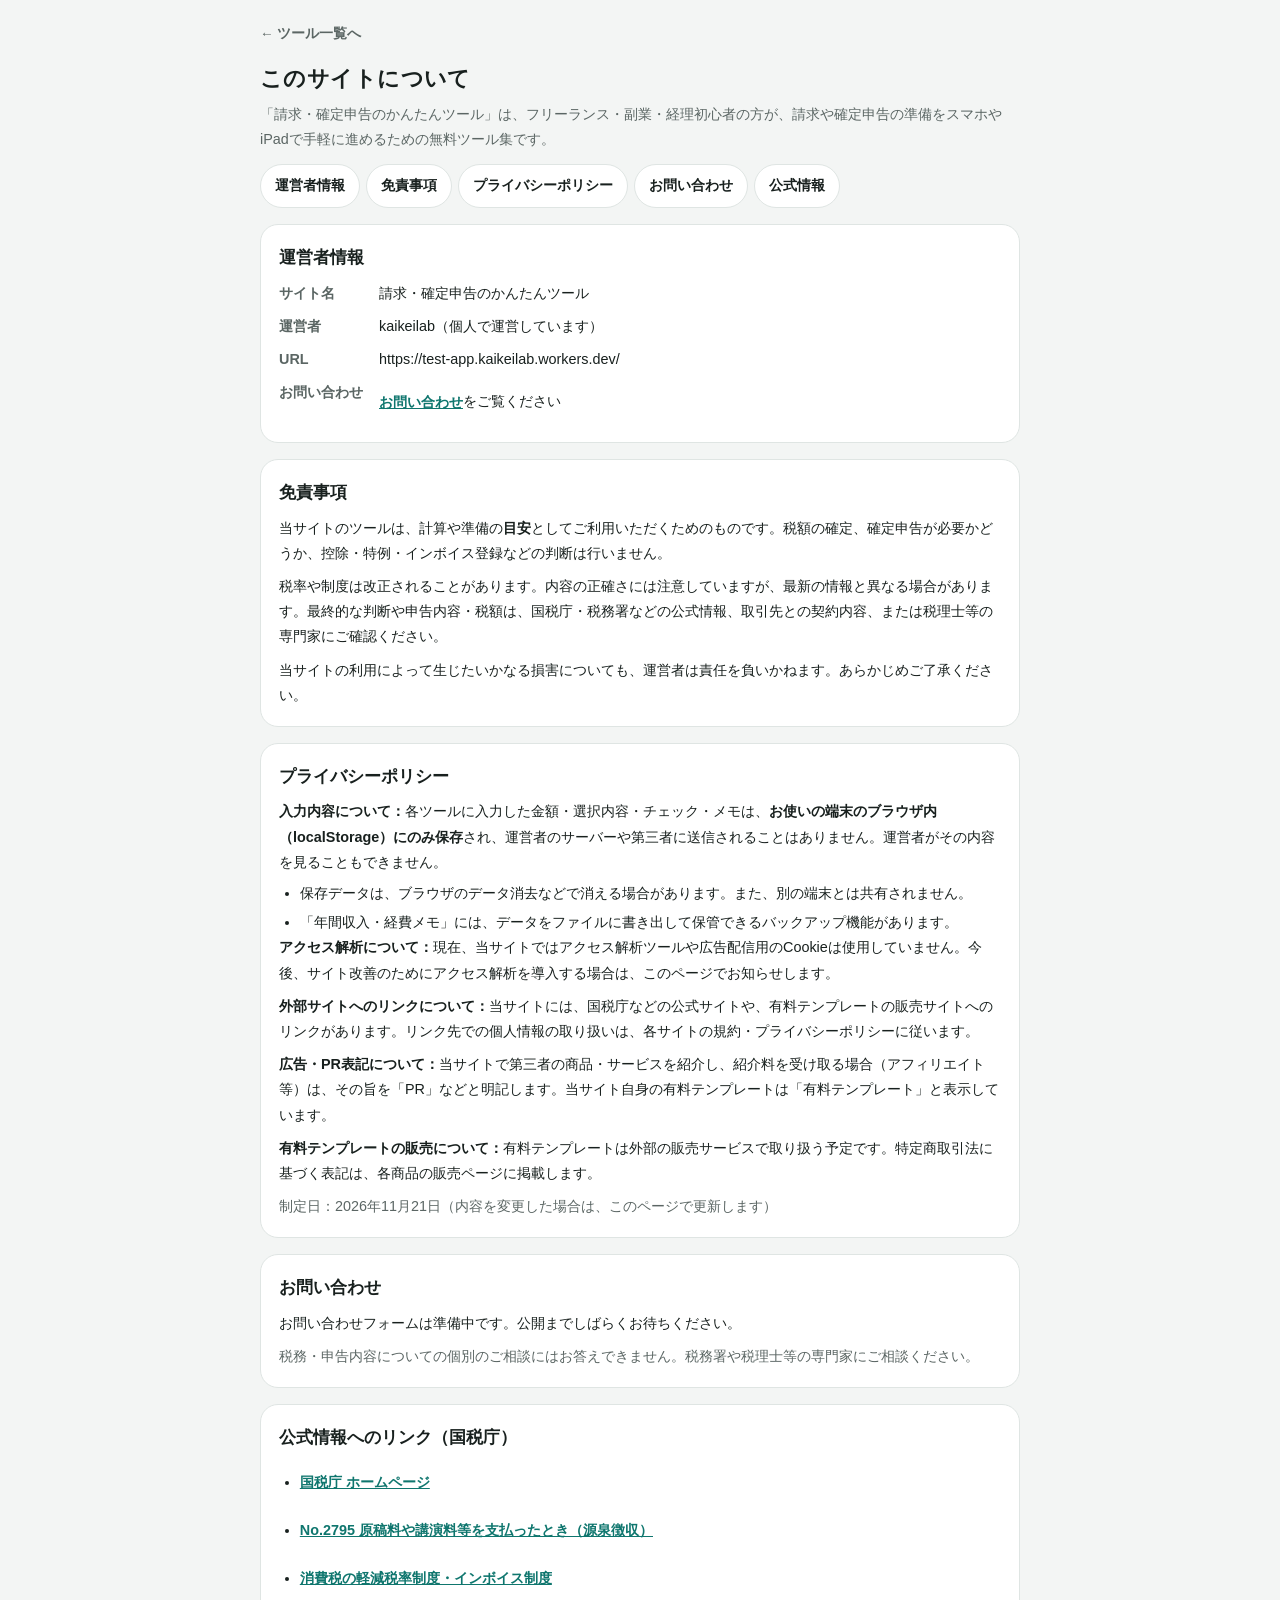
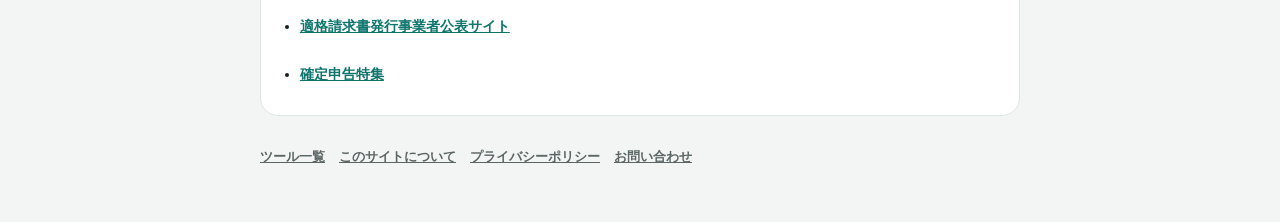
==== about.html @ 4933f03c "SEO foundation, about/404 pages, help & FAQ, product slots, memo expenses and backup - canonical / O" ====
<!DOCTYPE html>
<html lang="ja">
<head>
<meta charset="UTF-8">
<meta name="viewport" content="width=device-width, initial-scale=1, viewport-fit=cover">
<meta name="theme-color" content="#0f766e">
<meta name="description" content="「請求・確定申告のかんたんツール」の運営者情報・プライバシーポリシー・お問い合わせ・免責事項。入力内容はサーバーに送信せず、端末内にのみ保存します。">
<title>このサイトについて</title>
<link rel="canonical" href="https://test-app.kaikeilab.workers.dev/about">
<link rel="icon" href="/favicon.ico" sizes="32x32">
<link rel="icon" href="/favicon.svg" type="image/svg+xml">
<link rel="apple-touch-icon" href="/apple-touch-icon.png">
<meta property="og:type" content="website">
<meta property="og:site_name" content="請求・確定申告のかんたんツール">
<meta property="og:locale" content="ja_JP">
<meta property="og:title" content="このサイトについて">
<meta property="og:description" content="「請求・確定申告のかんたんツール」の運営者情報・プライバシーポリシー・お問い合わせ・免責事項。">
<meta property="og:url" content="https://test-app.kaikeilab.workers.dev/about">
<meta property="og:image" content="https://test-app.kaikeilab.workers.dev/og-image.png">
<meta property="og:image:width" content="1200">
<meta property="og:image:height" content="630">
<meta name="twitter:card" content="summary_large_image">
<link rel="stylesheet" href="/site.css">
<style>
  :root {
    --page-max: 760px;
    --bg: #f3f5f4;
    --card: #ffffff;
    --text: #18201e;
    --sub: #5b6664;
    --line: #dfe5e3;
    --accent: #0f766e;
    --accent-soft: #e3f3f1;
  }
  @media (prefers-color-scheme: dark) {
    :root {
      --bg: #0e1312;
      --card: #18201e;
      --text: #eef3f2;
      --sub: #9aa8a5;
      --line: #2a3533;
      --accent: #2dd4bf;
      --accent-soft: #123532;
    }
  }
  * { box-sizing: border-box; margin: 0; padding: 0; }
  html { -webkit-text-size-adjust: 100%; }
  body {
    font-family: -apple-system, BlinkMacSystemFont, "Hiragino Sans", "Noto Sans JP", "Yu Gothic UI", sans-serif;
    background: var(--bg); color: var(--text); line-height: 1.75; min-height: 100vh;
    padding: 12px 16px calc(32px + env(safe-area-inset-bottom));
  }
  .page { max-width: var(--page-max); margin: 0 auto; }
  .back { display: inline-flex; align-items: center; min-height: 44px; padding: 0 4px; margin: 0 0 4px -4px; color: var(--sub); font-size: .85rem; font-weight: 700; text-decoration: none; }
  .back:hover, .back:focus-visible { color: var(--accent); }
  h1 { font-size: 1.35rem; letter-spacing: .02em; }
  .lead { color: var(--sub); font-size: .9rem; margin-top: 4px; }
  .toc { list-style: none; display: flex; flex-wrap: wrap; gap: 6px; margin-top: 12px; }
  .toc a {
    display: inline-flex; align-items: center; min-height: 44px; padding: 0 14px; border-radius: 999px;
    background: var(--card); border: 1px solid var(--line); color: var(--text); text-decoration: none; font-size: .85rem; font-weight: 700;
  }
  .site-section { scroll-margin-top: 12px; }
  .site-section p, .site-section li { font-size: .9rem; }
  .site-section p + p { margin-top: 8px; }
  .site-section ul { margin: 6px 0 0 1.3em; display: grid; gap: 4px; }
  dl.info { display: grid; grid-template-columns: max-content minmax(0, 1fr); gap: 8px 16px; font-size: .9rem; }
  dl.info dt { color: var(--sub); font-weight: 700; }
  .links a { display: inline-flex; align-items: center; min-height: 44px; }
  dl.info a { display: inline-flex; align-items: center; min-height: 44px; }
  .note { font-size: .8rem; color: var(--sub); }
  footer { margin-top: 20px; color: var(--sub); font-size: .76rem; }
  @media (max-width: 380px) { body { padding-left: 12px; padding-right: 12px; } dl.info { grid-template-columns: minmax(0, 1fr); gap: 2px; } dl.info dd { margin-bottom: 8px; } }
</style>
</head>
<body>
<div class="page">
  <a class="back" href="/tools">← ツール一覧へ</a>
  <h1>このサイトについて</h1>
  <p class="lead">「請求・確定申告のかんたんツール」は、フリーランス・副業・経理初心者の方が、請求や確定申告の準備をスマホやiPadで手軽に進めるための無料ツール集です。</p>
  <ul class="toc" aria-label="このページの目次">
    <li><a href="#operator">運営者情報</a></li>
    <li><a href="#disclaimer">免責事項</a></li>
    <li><a href="#privacy">プライバシーポリシー</a></li>
    <li><a href="#contact">お問い合わせ</a></li>
    <li><a href="#official">公式情報</a></li>
  </ul>

  <section class="site-section" id="operator" aria-labelledby="h-operator">
    <h2 id="h-operator">運営者情報</h2>
    <dl class="info">
      <dt>サイト名</dt><dd>請求・確定申告のかんたんツール</dd>
      <dt>運営者</dt><dd>kaikeilab（個人で運営しています）</dd>
      <dt>URL</dt><dd>https://test-app.kaikeilab.workers.dev/</dd>
      <dt>お問い合わせ</dt><dd><a href="#contact">お問い合わせ</a>をご覧ください</dd>
    </dl>
  </section>

  <section class="site-section" id="disclaimer" aria-labelledby="h-disclaimer">
    <h2 id="h-disclaimer">免責事項</h2>
    <p>当サイトのツールは、計算や準備の<b>目安</b>としてご利用いただくためのものです。税額の確定、確定申告が必要かどうか、控除・特例・インボイス登録などの判断は行いません。</p>
    <p>税率や制度は改正されることがあります。内容の正確さには注意していますが、最新の情報と異なる場合があります。最終的な判断や申告内容・税額は、国税庁・税務署などの公式情報、取引先との契約内容、または税理士等の専門家にご確認ください。</p>
    <p>当サイトの利用によって生じたいかなる損害についても、運営者は責任を負いかねます。あらかじめご了承ください。</p>
  </section>

  <section class="site-section" id="privacy" aria-labelledby="h-privacy">
    <h2 id="h-privacy">プライバシーポリシー</h2>
    <p><b>入力内容について：</b>各ツールに入力した金額・選択内容・チェック・メモは、<b>お使いの端末のブラウザ内（localStorage）にのみ保存</b>され、運営者のサーバーや第三者に送信されることはありません。運営者がその内容を見ることもできません。</p>
    <ul>
      <li>保存データは、ブラウザのデータ消去などで消える場合があります。また、別の端末とは共有されません。</li>
      <li>「年間収入・経費メモ」には、データをファイルに書き出して保管できるバックアップ機能があります。</li>
    </ul>
    <p><b>アクセス解析について：</b>現在、当サイトではアクセス解析ツールや広告配信用のCookieは使用していません。今後、サイト改善のためにアクセス解析を導入する場合は、このページでお知らせします。</p>
    <p><b>外部サイトへのリンクについて：</b>当サイトには、国税庁などの公式サイトや、有料テンプレートの販売サイトへのリンクがあります。リンク先での個人情報の取り扱いは、各サイトの規約・プライバシーポリシーに従います。</p>
    <p><b>広告・PR表記について：</b>当サイトで第三者の商品・サービスを紹介し、紹介料を受け取る場合（アフィリエイト等）は、その旨を「PR」などと明記します。当サイト自身の有料テンプレートは「有料テンプレート」と表示しています。</p>
    <p><b>有料テンプレートの販売について：</b>有料テンプレートは外部の販売サービスで取り扱う予定です。特定商取引法に基づく表記は、各商品の販売ページに掲載します。</p>
    <p class="note">制定日：2026年11月21日（内容を変更した場合は、このページで更新します）</p>
  </section>

  <section class="site-section" id="contact" aria-labelledby="h-contact">
    <h2 id="h-contact">お問い合わせ</h2>
    <p><span data-contact>お問い合わせフォームは準備中です。公開までしばらくお待ちください。</span></p>
    <p class="note">税務・申告内容についての個別のご相談にはお答えできません。税務署や税理士等の専門家にご相談ください。</p>
  </section>

  <section class="site-section" id="official" aria-labelledby="h-official">
    <h2 id="h-official">公式情報へのリンク（国税庁）</h2>
    <ul class="links">
      <li><a href="https://www.nta.go.jp/" target="_blank" rel="noopener">国税庁 ホームページ</a></li>
      <li><a href="https://www.nta.go.jp/taxes/shiraberu/taxanswer/gensen/2795.htm" target="_blank" rel="noopener">No.2795 原稿料や講演料等を支払ったとき（源泉徴収）</a></li>
      <li><a href="https://www.nta.go.jp/taxes/shiraberu/zeimokubetsu/shohi/keigenzeiritsu/index.htm" target="_blank" rel="noopener">消費税の軽減税率制度・インボイス制度</a></li>
      <li><a href="https://www.invoice-kohyo.nta.go.jp/" target="_blank" rel="noopener">適格請求書発行事業者公表サイト</a></li>
      <li><a href="https://www.nta.go.jp/taxes/shiraberu/shinkoku/tokushu/index.htm" target="_blank" rel="noopener">確定申告特集</a></li>
    </ul>
  </section>

  <footer>
    <ul class="site-links">
      <li><a href="/tools">ツール一覧</a></li>
      <li><a href="/about">このサイトについて</a></li>
      <li><a href="/about#privacy">プライバシーポリシー</a></li>
      <li><a href="/about#contact">お問い合わせ</a></li>
    </ul>
  </footer>
</div>
<script src="/site.js" defer></script>
</body>
</html>
---- site.css ----
/* =====================================================
   全ページ共通の部品（使い方・FAQ／有料商品の案内枠／フッターリンク）
   色は各ページの :root にある --card --text --sub --line --accent --accent-soft を使います。
   ===================================================== */

/* 使い方・よくある質問 */
.site-section {
  max-width: var(--page-max, 1040px); margin: 16px auto 0;
  background: var(--card); border: 1px solid var(--line); border-radius: 18px; padding: 18px;
}
.site-section h2 { font-size: 1.05rem; margin: 0 0 8px; color: var(--text); }
.site-section h2 + * { margin-top: 0; }
.site-section .sub-h { margin-top: 18px; }
.howto { margin: 0 0 0 1.4em; padding: 0; display: grid; gap: 6px; font-size: .9rem; }
.howto li { padding-left: 2px; }
.faq { display: grid; gap: 8px; }
.faq details { border: 1px solid var(--line); border-radius: 12px; background: var(--card); }
.faq summary {
  cursor: pointer; list-style: none; min-height: 48px; padding: 12px 40px 12px 14px; position: relative;
  font-weight: 700; font-size: .92rem; display: flex; align-items: center;
}
.faq summary::-webkit-details-marker { display: none; }
.faq summary::before { content: "Q"; color: var(--accent); font-weight: 800; margin-right: 8px; }
.faq summary::after { content: "＋"; position: absolute; right: 14px; color: var(--sub); }
.faq details[open] summary::after { content: "−"; }
.faq .a { padding: 0 14px 14px 32px; font-size: .86rem; color: var(--sub); line-height: 1.7; }
.faq .a a, .site-section a { color: var(--accent); font-weight: 600; }
.official { margin-top: 12px; font-size: .8rem; color: var(--sub); }

/* 有料商品の控えめな案内枠（中身は site.js が描画） */
.promo-box {
  display: block; margin-top: 16px; border: 1.5px dashed var(--line); border-radius: 14px;
  padding: 14px; background: var(--card); color: var(--text);
}
.promo-box:empty { display: none; }
.promo-box .promo-tag { display: inline-block; font-size: .7rem; font-weight: 700; color: var(--sub); background: var(--bg, #f3f5f4); border-radius: 6px; padding: 1px 6px; }
.promo-box b { display: block; font-size: .95rem; margin-top: 6px; }
.promo-box p { font-size: .82rem; color: var(--sub); margin: 4px 0 0; }
.promo-box .promo-btn {
  display: flex; align-items: center; justify-content: center; min-height: 44px; margin-top: 10px;
  border-radius: 12px; background: var(--accent-soft); color: var(--accent); font-weight: 700; font-size: .88rem; text-decoration: none;
}
.promo-box .promo-btn.off { color: var(--sub); background: var(--bg, #f3f5f4); }
.promo-box .promo-note { font-size: .72rem; color: var(--sub); margin-top: 6px; }
.site-section > .promo-box:first-child { margin-top: 0; }

/* フッターのサイト内リンク */
.site-links { display: flex; flex-wrap: wrap; gap: 4px 14px; margin: 0 0 10px; padding: 0; list-style: none; }
.site-links a { display: inline-flex; align-items: center; min-height: 44px; color: var(--sub); font-weight: 700; font-size: .8rem; }

@media (max-width: 380px) {
  .site-section { padding: 14px; }
}
.site-links li { margin: 0; }
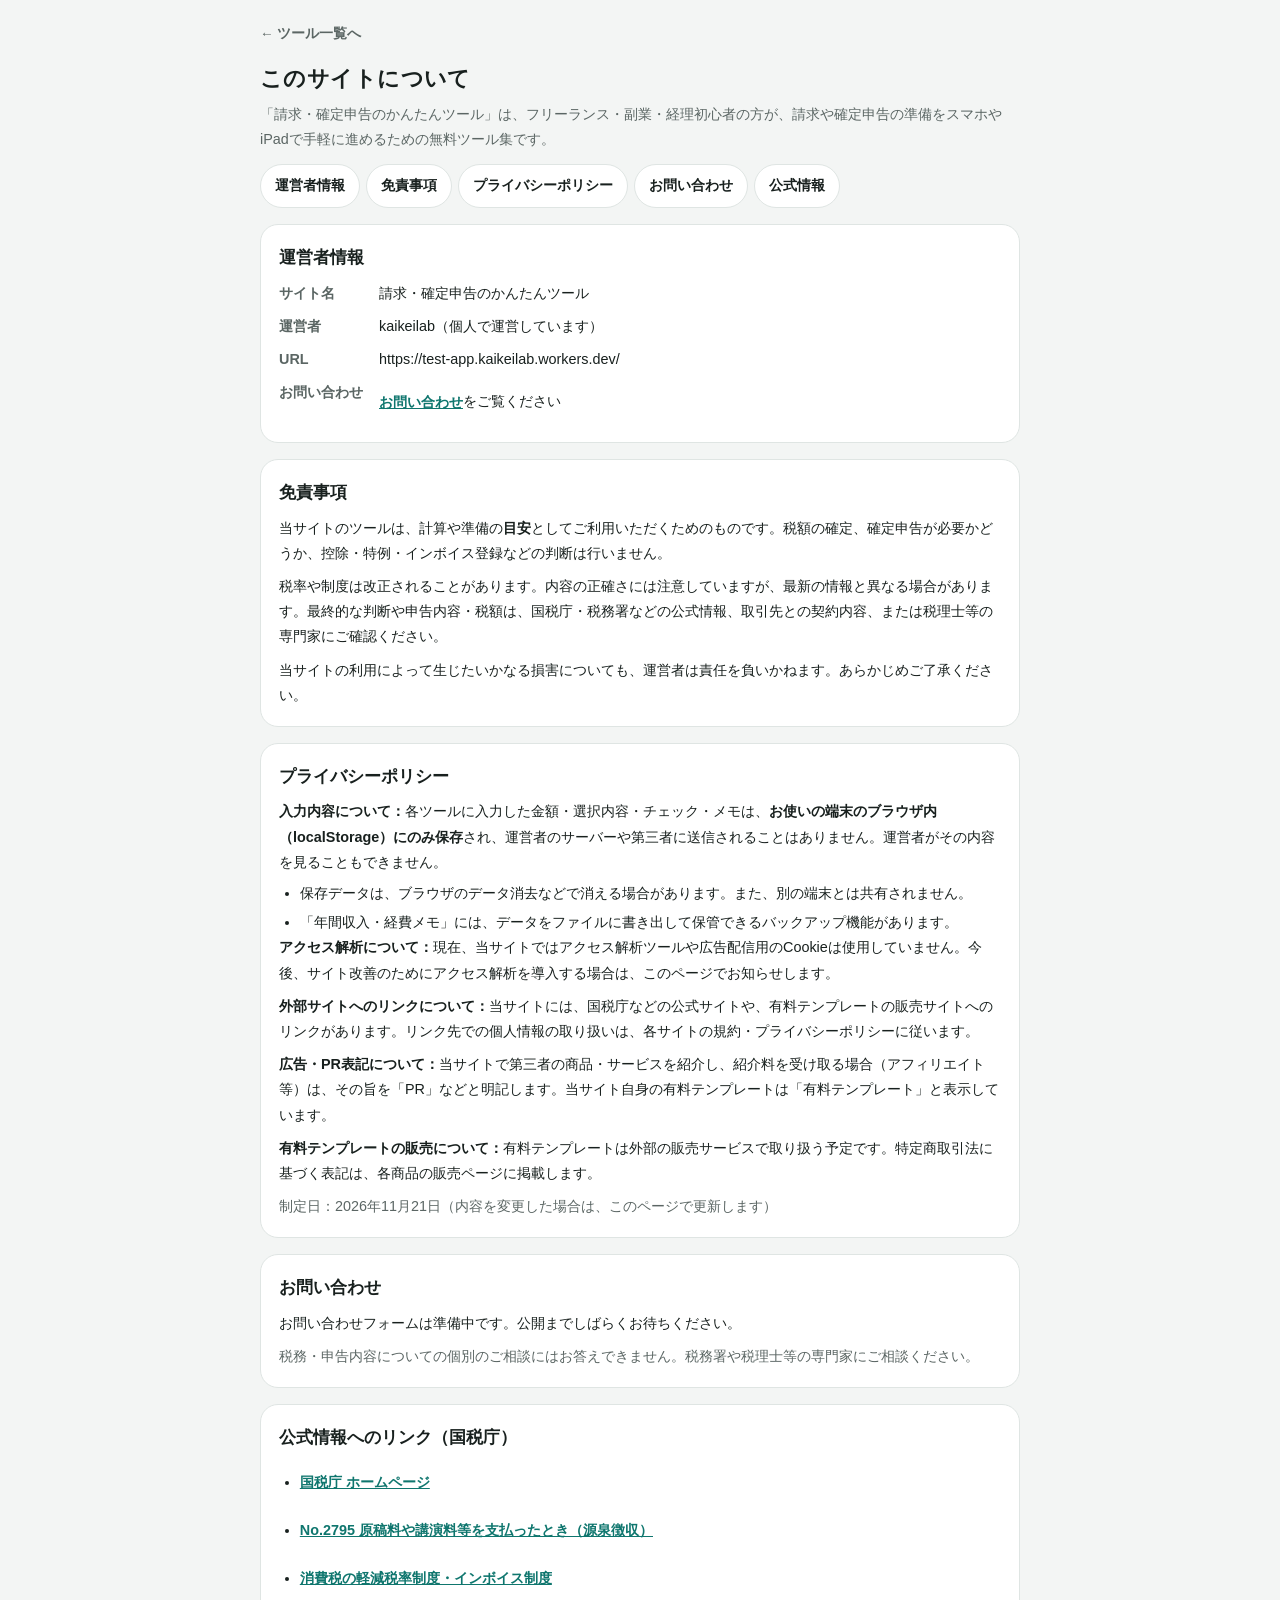
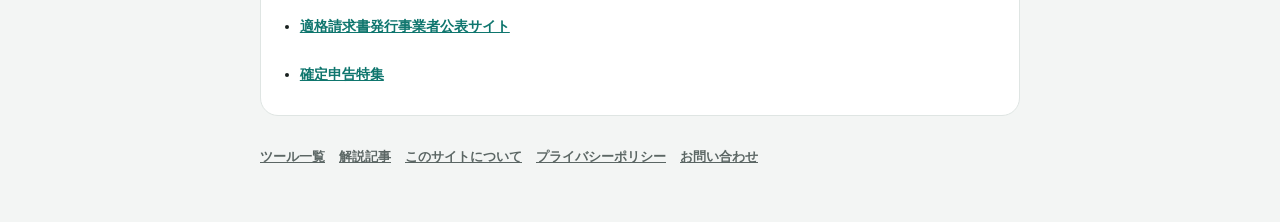
==== commit 21914aa4: "Add second guide, article index page, shared article styles - guides/kakutei-junbi.html: tax-return " ====
--- a/about.html
+++ b/about.html
@@ -137,6 +137,7 @@
   <footer>
     <ul class="site-links">
       <li><a href="/tools">ツール一覧</a></li>
+      <li><a href="/guides">解説記事</a></li>
       <li><a href="/about">このサイトについて</a></li>
       <li><a href="/about#privacy">プライバシーポリシー</a></li>
       <li><a href="/about#contact">お問い合わせ</a></li>
--- a/site.css
+++ b/site.css
@@ -42,6 +42,15 @@
 }
 .promo-box .promo-btn.off { color: var(--sub); background: var(--bg, #f3f5f4); }
 .promo-box .promo-note { font-size: .72rem; color: var(--sub); margin-top: 6px; }
+.promo-box .promo-head { display: flex; flex-wrap: wrap; gap: 4px; }
+.promo-box .promo-format { color: var(--accent); background: var(--accent-soft); }
+.promo-box .promo-feats { list-style: none; margin: 8px 0 0; padding: 0; display: grid; gap: 4px; font-size: .8rem; color: var(--text); }
+.promo-box .promo-feats li { position: relative; padding-left: 1.2em; line-height: 1.55; }
+.promo-box .promo-feats li::before { content: "✓"; position: absolute; left: 0; color: var(--accent); font-weight: 800; }
+.promo-box .promo-soon {
+  margin-top: 10px; padding: 10px 12px; border-radius: 12px; background: var(--accent-soft); color: var(--accent);
+  font-size: .82rem; font-weight: 700; text-align: center;
+}
 .site-section > .promo-box:first-child { margin-top: 0; }
 
 /* フッターのサイト内リンク */
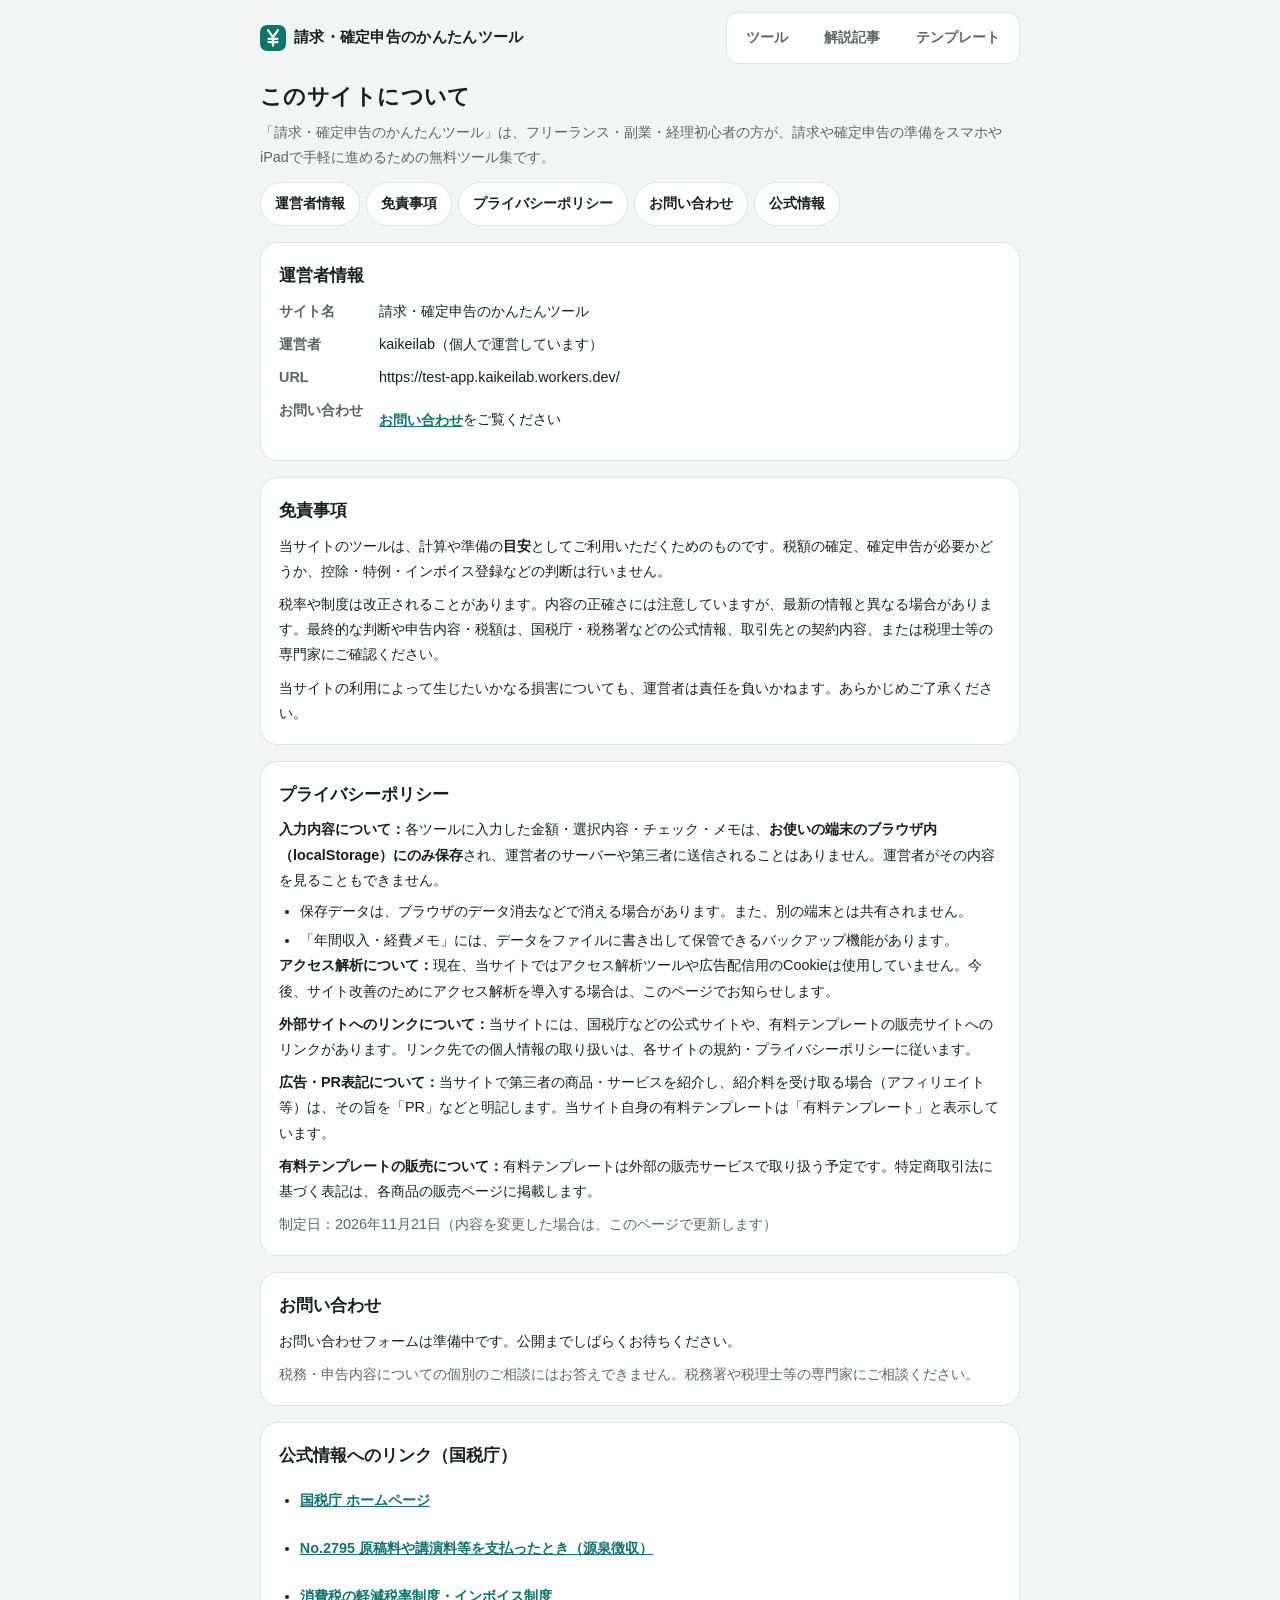
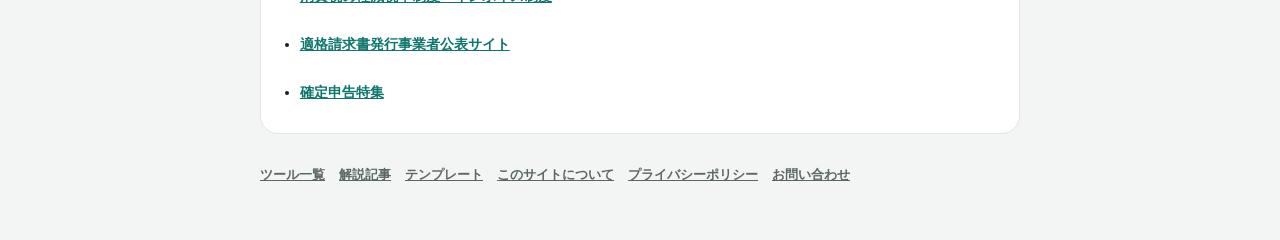
==== commit ac5f862a: "Separate tools and reading: shared header, /templates page, tidy tool screens - Shared site header w" ====
--- a/about.html
+++ b/about.html
@@ -51,8 +51,6 @@
     padding: 12px 16px calc(32px + env(safe-area-inset-bottom));
   }
   .page { max-width: var(--page-max); margin: 0 auto; }
-  .back { display: inline-flex; align-items: center; min-height: 44px; padding: 0 4px; margin: 0 0 4px -4px; color: var(--sub); font-size: .85rem; font-weight: 700; text-decoration: none; }
-  .back:hover, .back:focus-visible { color: var(--accent); }
   h1 { font-size: 1.35rem; letter-spacing: .02em; }
   .lead { color: var(--sub); font-size: .9rem; margin-top: 4px; }
   .toc { list-style: none; display: flex; flex-wrap: wrap; gap: 6px; margin-top: 12px; }
@@ -74,8 +72,15 @@
 </style>
 </head>
 <body>
+<header class="site-header">
+  <a class="brand" href="/tools"><img src="/favicon.svg" alt="" width="26" height="26"><span>請求・確定申告のかんたんツール</span></a>
+  <nav class="site-nav" aria-label="サイト内メニュー">
+    <a href="/tools">ツール</a>
+    <a href="/guides">解説記事</a>
+    <a href="/templates">テンプレート</a>
+  </nav>
+</header>
 <div class="page">
-  <a class="back" href="/tools">← ツール一覧へ</a>
   <h1>このサイトについて</h1>
   <p class="lead">「請求・確定申告のかんたんツール」は、フリーランス・副業・経理初心者の方が、請求や確定申告の準備をスマホやiPadで手軽に進めるための無料ツール集です。</p>
   <ul class="toc" aria-label="このページの目次">
@@ -138,6 +143,7 @@
     <ul class="site-links">
       <li><a href="/tools">ツール一覧</a></li>
       <li><a href="/guides">解説記事</a></li>
+      <li><a href="/templates">テンプレート</a></li>
       <li><a href="/about">このサイトについて</a></li>
       <li><a href="/about#privacy">プライバシーポリシー</a></li>
       <li><a href="/about#contact">お問い合わせ</a></li>
--- a/site.css
+++ b/site.css
@@ -1,9 +1,35 @@
 /* =====================================================
-   全ページ共通の部品（使い方・FAQ／有料商品の案内枠／フッターリンク）
-   色は各ページの :root にある --card --text --sub --line --accent --accent-soft を使います。
+   全ページ共通の部品
+   （共通ヘッダー／使い方・FAQ／「あわせて使える」／有料テンプレートの小さな案内／購入ボタン／フッターリンク）
+   色は各ページの :root にある --bg --card --text --sub --line --accent --accent-soft を使います。
    ===================================================== */
 
-/* 使い方・よくある質問 */
+/* ---------- 共通ヘッダー ---------- */
+.site-header {
+  max-width: var(--page-max, 1040px); margin: 0 auto 14px;
+  display: flex; flex-wrap: wrap; align-items: center; justify-content: space-between; gap: 4px 12px;
+}
+.site-header .brand {
+  display: inline-flex; align-items: center; gap: 8px; min-height: 44px;
+  color: var(--text); text-decoration: none; font-weight: 800; font-size: .92rem; letter-spacing: .02em;
+}
+.site-header .brand img { width: 26px; height: 26px; border-radius: 7px; flex: 0 0 auto; }
+.site-nav {
+  display: flex; gap: 4px; padding: 3px; margin: 0;
+  background: var(--card); border: 1px solid var(--line); border-radius: 12px;
+}
+.site-nav a {
+  display: flex; align-items: center; justify-content: center; min-height: 44px; padding: 0 16px;
+  border-radius: 9px; color: var(--sub); font-weight: 700; font-size: .86rem; text-decoration: none; white-space: nowrap;
+}
+.site-nav a:hover { color: var(--accent); }
+.site-nav a[aria-current="page"] { background: var(--accent-soft); color: var(--accent); }
+@media (max-width: 520px) {
+  .site-nav { width: 100%; }
+  .site-nav a { flex: 1 1 0; padding: 0 6px; }
+}
+
+/* ---------- 使い方・よくある質問 ---------- */
 .site-section {
   max-width: var(--page-max, 1040px); margin: 16px auto 0;
   background: var(--card); border: 1px solid var(--line); border-radius: 18px; padding: 18px;
@@ -27,37 +53,55 @@
 .faq .a a, .site-section a { color: var(--accent); font-weight: 600; }
 .official { margin-top: 12px; font-size: .8rem; color: var(--sub); }
 
-/* 有料商品の控えめな案内枠（中身は site.js が描画） */
-.promo-box {
-  display: block; margin-top: 16px; border: 1.5px dashed var(--line); border-radius: 14px;
-  padding: 14px; background: var(--card); color: var(--text);
+/* ---------- 「あわせて使える」（ツール画面の下部） ---------- */
+.rel-grid { display: grid; gap: 10px; grid-template-columns: minmax(0, 1fr); }
+@media (min-width: 640px) { .rel-grid { grid-template-columns: repeat(auto-fit, minmax(240px, 1fr)); } }
+.site-section a.rel-card, a.rel-card {
+  display: flex; flex-direction: column; gap: 3px; min-height: 44px; height: 100%;
+  padding: 12px 14px; border: 1.5px solid var(--line); border-radius: 14px;
+  background: var(--card); color: var(--text); text-decoration: none; font-weight: 400;
 }
+a.rel-card:hover, a.rel-card:focus-visible { border-color: var(--accent); }
+.rel-card small { font-size: .72rem; font-weight: 700; color: var(--sub); }
+.rel-card b { font-size: .95rem; line-height: 1.45; color: var(--text); }
+.rel-card .rel-desc { font-size: .8rem; color: var(--sub); line-height: 1.6; }
+.rel-card .rel-foot { display: flex; flex-wrap: wrap; align-items: center; justify-content: space-between; gap: 6px; margin-top: auto; padding-top: 6px; }
+.rel-card .go { font-size: .82rem; font-weight: 700; color: var(--accent); }
+
+/* ---------- 有料テンプレートの小さな案内（中身は site.js が描画） ---------- */
+.promo-box { display: block; }
 .promo-box:empty { display: none; }
-.promo-box .promo-tag { display: inline-block; font-size: .7rem; font-weight: 700; color: var(--sub); background: var(--bg, #f3f5f4); border-radius: 6px; padding: 1px 6px; }
-.promo-box b { display: block; font-size: .95rem; margin-top: 6px; }
-.promo-box p { font-size: .82rem; color: var(--sub); margin: 4px 0 0; }
-.promo-box .promo-btn {
-  display: flex; align-items: center; justify-content: center; min-height: 44px; margin-top: 10px;
-  border-radius: 12px; background: var(--accent-soft); color: var(--accent); font-weight: 700; font-size: .88rem; text-decoration: none;
+.promo-box.compact { margin: 0; padding: 0; border: 0; background: none; }
+.promo-box .promo-head { display: flex; flex-wrap: wrap; gap: 4px; }
+.promo-box .promo-tag {
+  display: inline-block; font-size: .7rem; font-weight: 700; color: var(--sub);
+  background: var(--bg, #f3f5f4); border-radius: 6px; padding: 1px 6px;
 }
-.promo-box .promo-btn.off { color: var(--sub); background: var(--bg, #f3f5f4); }
-.promo-box .promo-note { font-size: .72rem; color: var(--sub); margin-top: 6px; }
-.promo-box .promo-head { display: flex; flex-wrap: wrap; gap: 4px; }
 .promo-box .promo-format { color: var(--accent); background: var(--accent-soft); }
-.promo-box .promo-feats { list-style: none; margin: 8px 0 0; padding: 0; display: grid; gap: 4px; font-size: .8rem; color: var(--text); }
-.promo-box .promo-feats li { position: relative; padding-left: 1.2em; line-height: 1.55; }
-.promo-box .promo-feats li::before { content: "✓"; position: absolute; left: 0; color: var(--accent); font-weight: 800; }
-.promo-box .promo-soon {
-  margin-top: 10px; padding: 10px 12px; border-radius: 12px; background: var(--accent-soft); color: var(--accent);
-  font-size: .82rem; font-weight: 700; text-align: center;
+.promo-box .status { font-size: .72rem; font-weight: 700; color: var(--sub); background: var(--bg, #f3f5f4); border-radius: 999px; padding: 2px 10px; }
+.promo-box .status.on { color: var(--accent); background: var(--accent-soft); }
+
+.cta + .promo-box.compact, p + .promo-box.compact { margin-top: 12px; }
+
+/* ---------- 購入ボタン（/templates） ---------- */
+.buy { margin-top: 14px; }
+.buy-btn {
+  display: flex; align-items: center; justify-content: center; min-height: 52px; border-radius: 14px;
+  background: var(--accent); color: #fff; font-weight: 800; font-size: 1rem; text-decoration: none;
 }
-.site-section > .promo-box:first-child { margin-top: 0; }
+@media (prefers-color-scheme: dark) { .buy-btn { color: #0e1312; } }
+.buy-soon {
+  display: flex; align-items: center; justify-content: center; min-height: 52px; border-radius: 14px;
+  background: var(--accent-soft); color: var(--accent); font-weight: 800; font-size: .95rem; text-align: center; padding: 6px 12px;
+}
+.buy-note { font-size: .76rem; color: var(--sub); margin-top: 6px; text-align: center; }
 
-/* フッターのサイト内リンク */
+/* ---------- フッターのサイト内リンク ---------- */
 .site-links { display: flex; flex-wrap: wrap; gap: 4px 14px; margin: 0 0 10px; padding: 0; list-style: none; }
+.site-links li { margin: 0; }
 .site-links a { display: inline-flex; align-items: center; min-height: 44px; color: var(--sub); font-weight: 700; font-size: .8rem; }
 
 @media (max-width: 380px) {
   .site-section { padding: 14px; }
+  .site-header .brand { font-size: .86rem; }
 }
-.site-links li { margin: 0; }
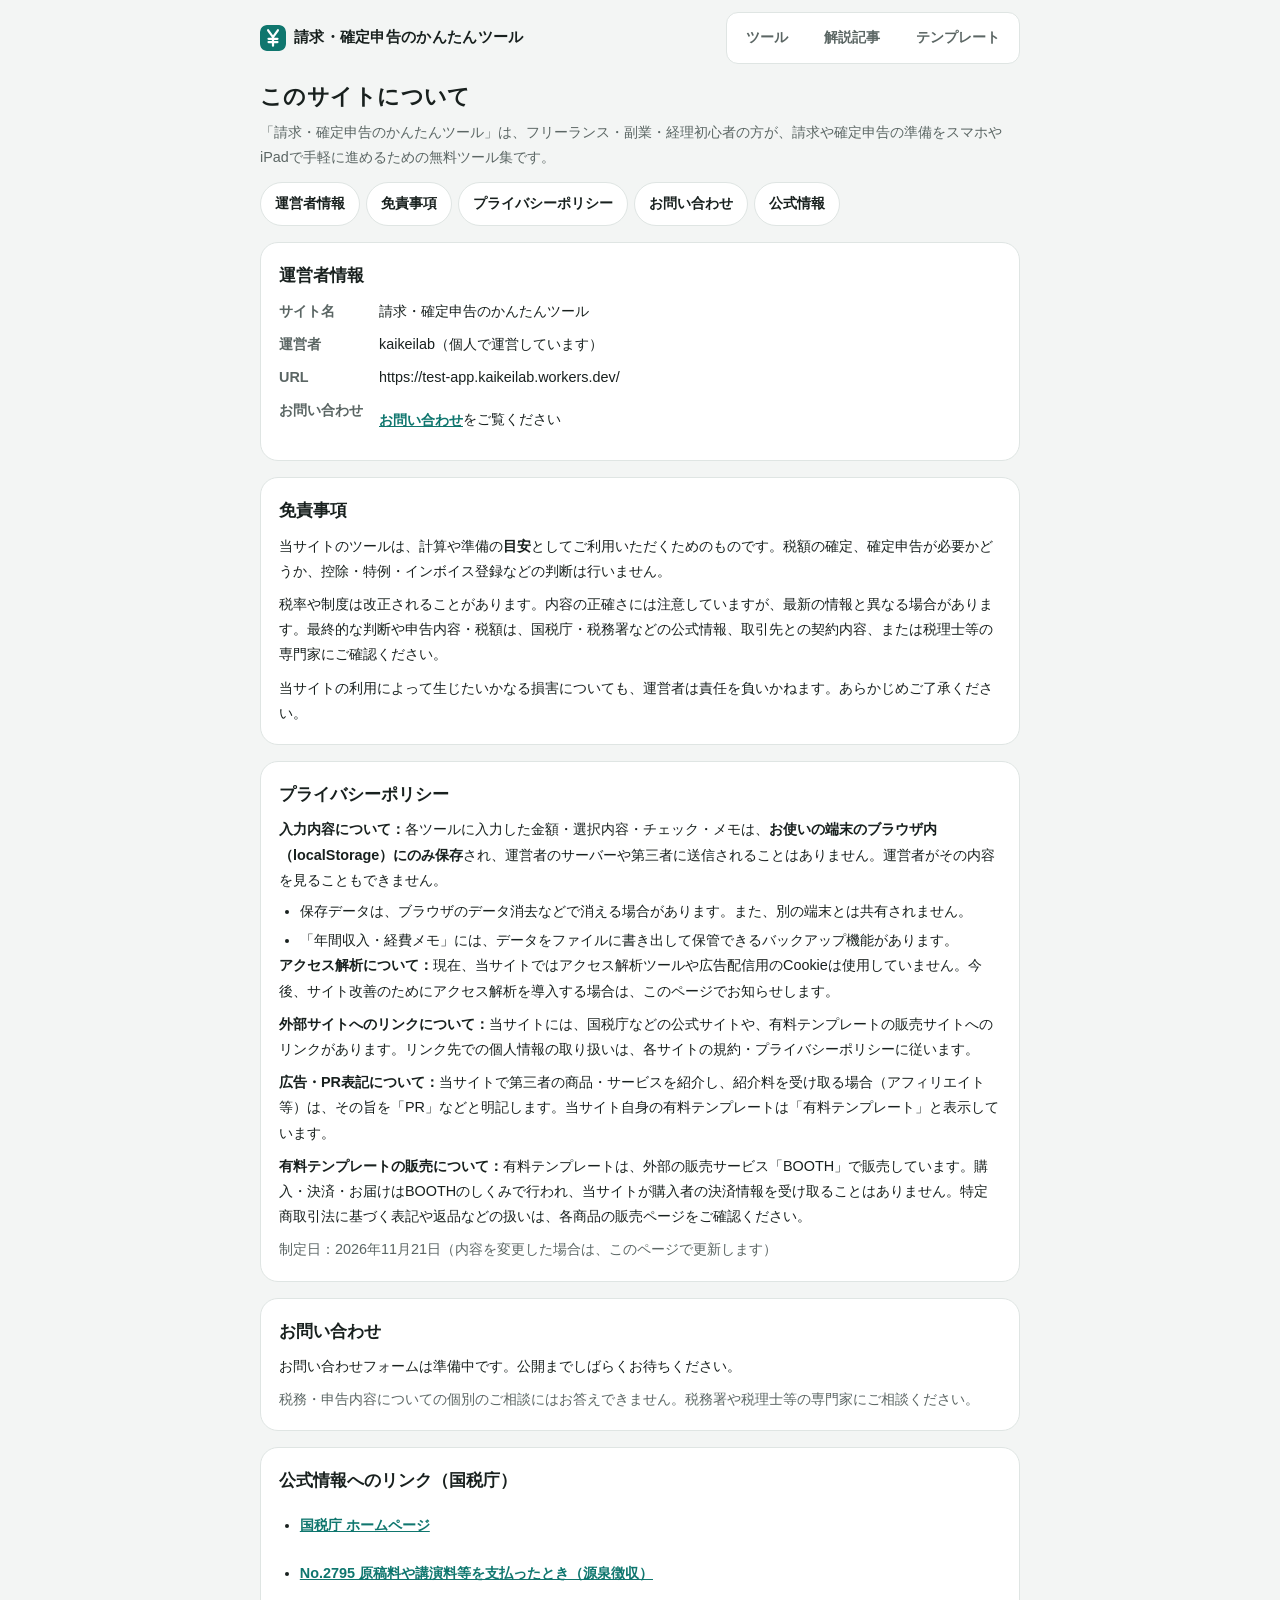
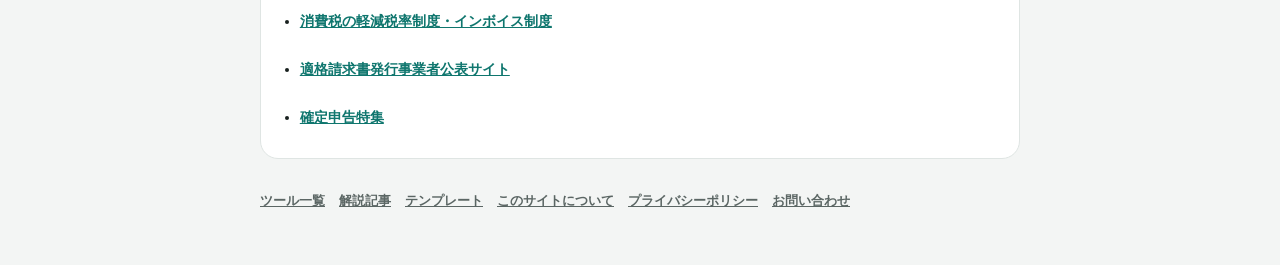
==== commit 4b7ba73f: "Set BOOTH URL for P1 template; update about page sales wording Co-Authored-By: Claude Opus 5.5 <nore" ====
--- a/about.html
+++ b/about.html
@@ -118,7 +118,7 @@
     <p><b>アクセス解析について：</b>現在、当サイトではアクセス解析ツールや広告配信用のCookieは使用していません。今後、サイト改善のためにアクセス解析を導入する場合は、このページでお知らせします。</p>
     <p><b>外部サイトへのリンクについて：</b>当サイトには、国税庁などの公式サイトや、有料テンプレートの販売サイトへのリンクがあります。リンク先での個人情報の取り扱いは、各サイトの規約・プライバシーポリシーに従います。</p>
     <p><b>広告・PR表記について：</b>当サイトで第三者の商品・サービスを紹介し、紹介料を受け取る場合（アフィリエイト等）は、その旨を「PR」などと明記します。当サイト自身の有料テンプレートは「有料テンプレート」と表示しています。</p>
-    <p><b>有料テンプレートの販売について：</b>有料テンプレートは外部の販売サービスで取り扱う予定です。特定商取引法に基づく表記は、各商品の販売ページに掲載します。</p>
+    <p><b>有料テンプレートの販売について：</b>有料テンプレートは、外部の販売サービス「BOOTH」で販売しています。購入・決済・お届けはBOOTHのしくみで行われ、当サイトが購入者の決済情報を受け取ることはありません。特定商取引法に基づく表記や返品などの扱いは、各商品の販売ページをご確認ください。</p>
     <p class="note">制定日：2026年11月21日（内容を変更した場合は、このページで更新します）</p>
   </section>
 
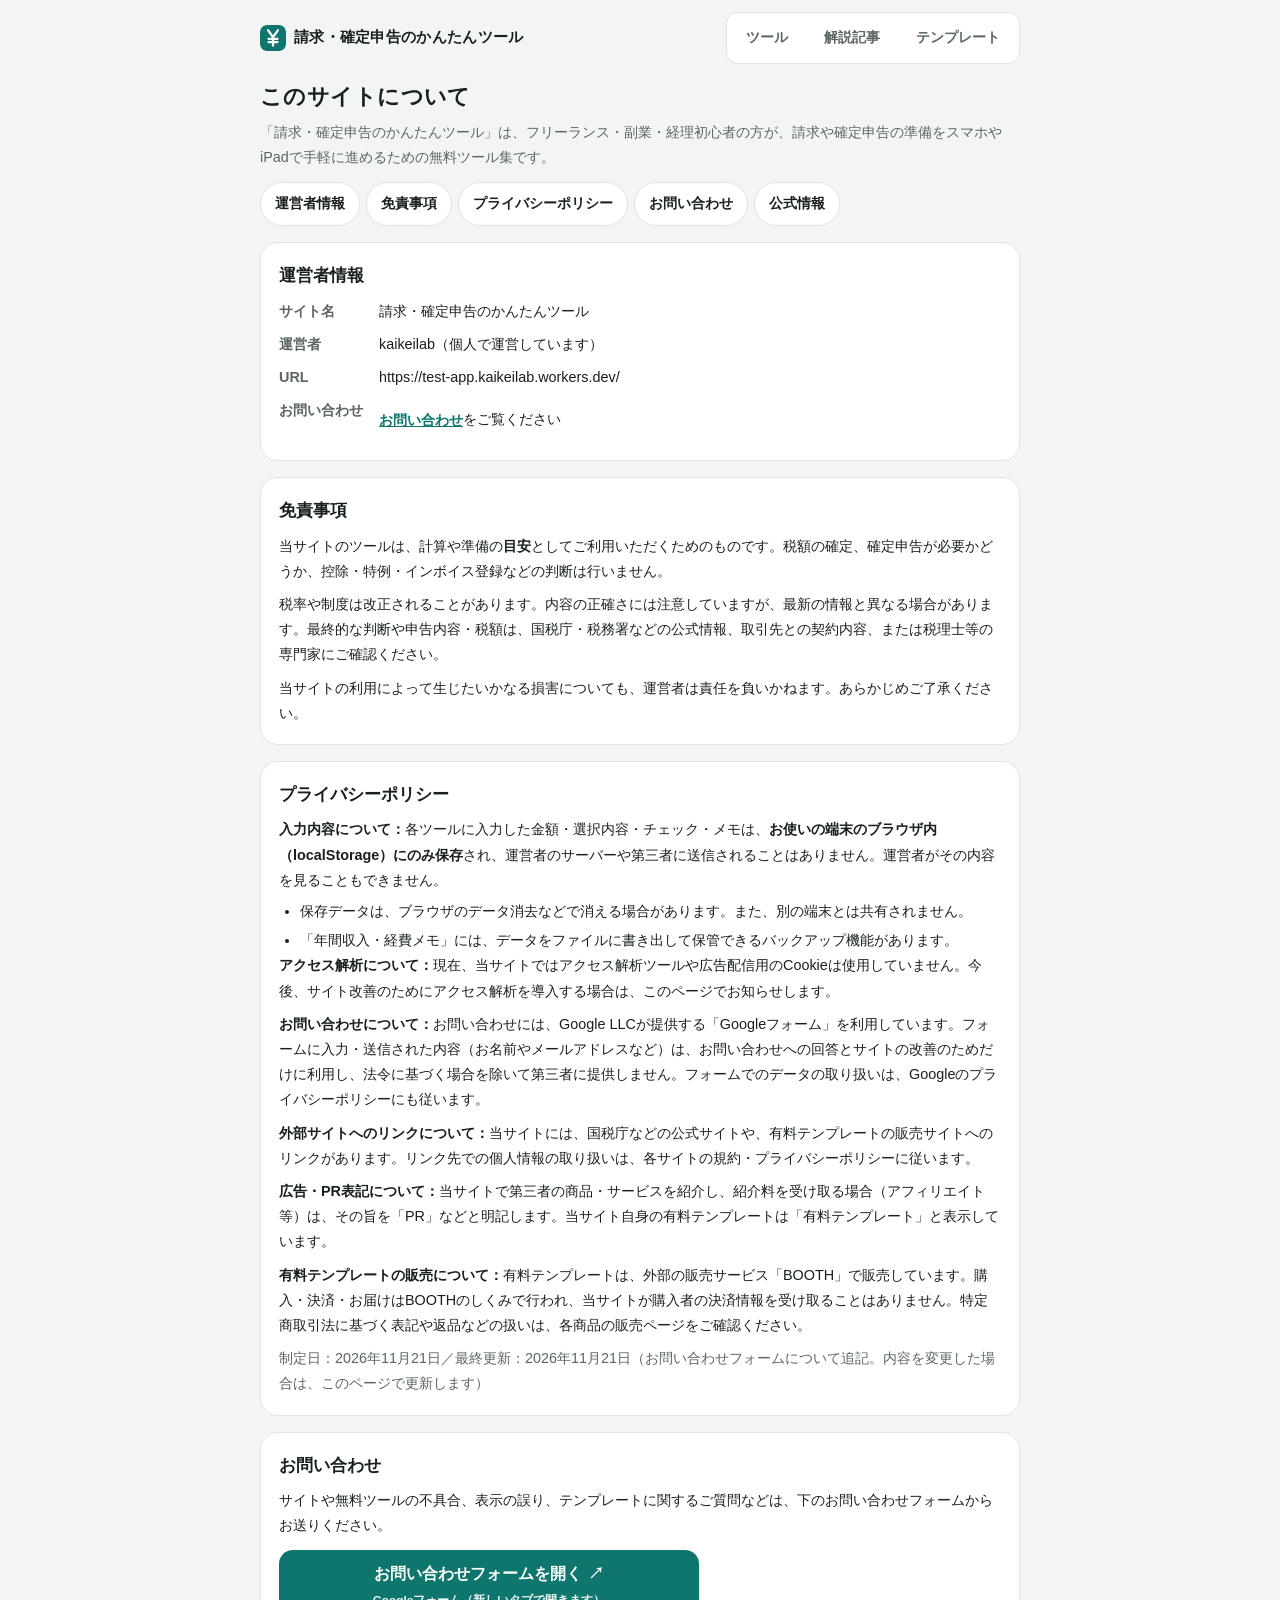
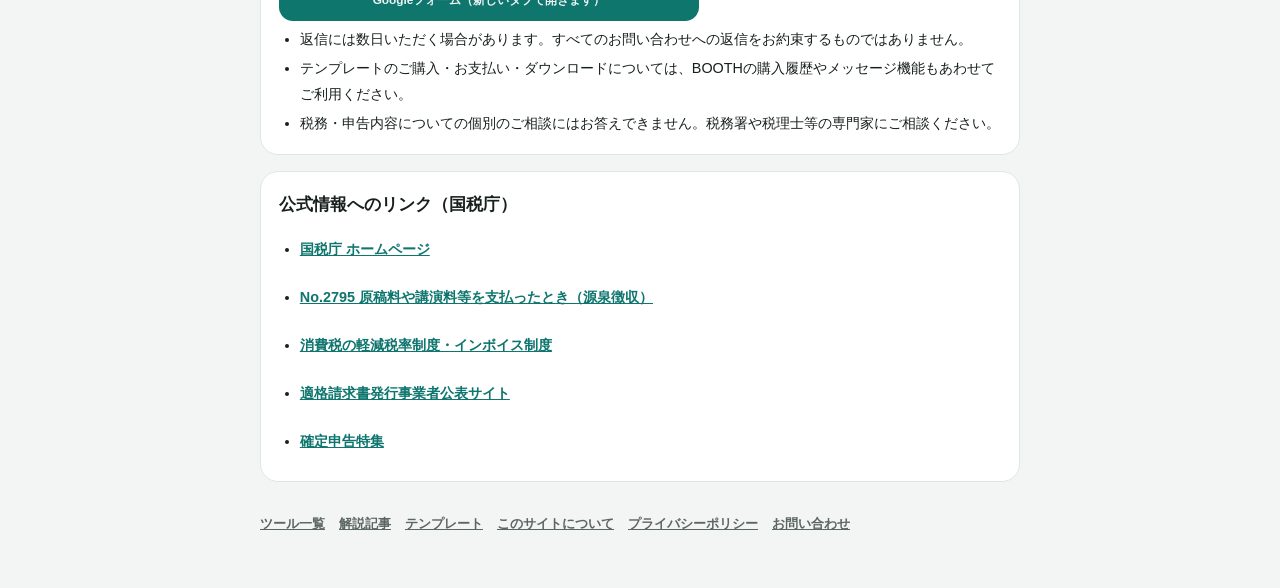
==== commit 108f7fb7: "Add contact form (Google Forms) button and unify contact links - site.js: contactUrl set; /about#con" ====
--- a/about.html
+++ b/about.html
@@ -116,16 +116,22 @@
       <li>「年間収入・経費メモ」には、データをファイルに書き出して保管できるバックアップ機能があります。</li>
     </ul>
     <p><b>アクセス解析について：</b>現在、当サイトではアクセス解析ツールや広告配信用のCookieは使用していません。今後、サイト改善のためにアクセス解析を導入する場合は、このページでお知らせします。</p>
+    <p><b>お問い合わせについて：</b>お問い合わせには、Google LLCが提供する「Googleフォーム」を利用しています。フォームに入力・送信された内容（お名前やメールアドレスなど）は、お問い合わせへの回答とサイトの改善のためだけに利用し、法令に基づく場合を除いて第三者に提供しません。フォームでのデータの取り扱いは、Googleのプライバシーポリシーにも従います。</p>
     <p><b>外部サイトへのリンクについて：</b>当サイトには、国税庁などの公式サイトや、有料テンプレートの販売サイトへのリンクがあります。リンク先での個人情報の取り扱いは、各サイトの規約・プライバシーポリシーに従います。</p>
     <p><b>広告・PR表記について：</b>当サイトで第三者の商品・サービスを紹介し、紹介料を受け取る場合（アフィリエイト等）は、その旨を「PR」などと明記します。当サイト自身の有料テンプレートは「有料テンプレート」と表示しています。</p>
     <p><b>有料テンプレートの販売について：</b>有料テンプレートは、外部の販売サービス「BOOTH」で販売しています。購入・決済・お届けはBOOTHのしくみで行われ、当サイトが購入者の決済情報を受け取ることはありません。特定商取引法に基づく表記や返品などの扱いは、各商品の販売ページをご確認ください。</p>
-    <p class="note">制定日：2026年11月21日（内容を変更した場合は、このページで更新します）</p>
+    <p class="note">制定日：2026年11月21日／最終更新：2026年11月21日（お問い合わせフォームについて追記。内容を変更した場合は、このページで更新します）</p>
   </section>
 
   <section class="site-section" id="contact" aria-labelledby="h-contact">
     <h2 id="h-contact">お問い合わせ</h2>
-    <p><span data-contact>お問い合わせフォームは準備中です。公開までしばらくお待ちください。</span></p>
-    <p class="note">税務・申告内容についての個別のご相談にはお答えできません。税務署や税理士等の専門家にご相談ください。</p>
+    <p>サイトや無料ツールの不具合、表示の誤り、テンプレートに関するご質問などは、下のお問い合わせフォームからお送りください。</p>
+    <div class="contact-slot" data-contact><p class="note">ボタンが表示されない場合は、ページを再読み込みしてください。</p></div>
+    <ul>
+      <li>返信には数日いただく場合があります。すべてのお問い合わせへの返信をお約束するものではありません。</li>
+      <li>テンプレートのご購入・お支払い・ダウンロードについては、BOOTHの購入履歴やメッセージ機能もあわせてご利用ください。</li>
+      <li>税務・申告内容についての個別のご相談にはお答えできません。税務署や税理士等の専門家にご相談ください。</li>
+    </ul>
   </section>
 
   <section class="site-section" id="official" aria-labelledby="h-official">
--- a/site.css
+++ b/site.css
@@ -83,18 +83,51 @@
 
 .cta + .promo-box.compact, p + .promo-box.compact { margin-top: 12px; }
 
-/* ---------- 購入ボタン（/templates） ---------- */
+/* ---------- 購入エリア（/templates） ---------- */
 .buy { margin-top: 14px; }
-.buy-btn {
-  display: flex; align-items: center; justify-content: center; min-height: 52px; border-radius: 14px;
-  background: var(--accent); color: #fff; font-weight: 800; font-size: 1rem; text-decoration: none;
+.buy-box {
+  border: 2px solid var(--accent); border-radius: 16px; background: var(--accent-soft);
+  padding: 14px; text-align: center;
 }
-@media (prefers-color-scheme: dark) { .buy-btn { color: #0e1312; } }
+.buy-lead { font-size: .86rem; font-weight: 800; color: var(--accent); margin: 0 0 10px; }
+.buy-box a.buy-btn, .site-section .buy-box a.buy-btn {
+  display: flex; flex-direction: column; align-items: center; justify-content: center; gap: 2px;
+  min-height: 64px; padding: 10px 14px; border-radius: 14px;
+  background: var(--accent); color: #fff; text-decoration: none;
+  box-shadow: 0 2px 0 rgba(0,0,0,.15), 0 6px 16px rgba(15,118,110,.25);
+  touch-action: manipulation;
+}
+.buy-box a.buy-btn:hover { filter: brightness(1.06); }
+.buy-box a.buy-btn:active { transform: translateY(1px); box-shadow: 0 1px 0 rgba(0,0,0,.15); }
+.buy-box a.buy-btn:focus-visible { outline: 3px solid var(--text); outline-offset: 3px; }
+.buy-main { display: inline-flex; align-items: center; gap: 6px; font-size: 1.05rem; font-weight: 800; letter-spacing: .02em; }
+.buy-icon { font-size: 1rem; }
+.buy-sub { font-size: .76rem; font-weight: 700; opacity: .92; }
+@media (prefers-color-scheme: dark) {
+  .buy-box a.buy-btn, .site-section .buy-box a.buy-btn { color: #0e1312; box-shadow: none; }
+}
 .buy-soon {
-  display: flex; align-items: center; justify-content: center; min-height: 52px; border-radius: 14px;
-  background: var(--accent-soft); color: var(--accent); font-weight: 800; font-size: .95rem; text-align: center; padding: 6px 12px;
+  display: flex; align-items: center; justify-content: center; min-height: 56px; border-radius: 14px;
+  background: var(--card); color: var(--accent); font-weight: 800; font-size: .95rem; padding: 6px 12px; margin: 0;
 }
-.buy-note { font-size: .76rem; color: var(--sub); margin-top: 6px; text-align: center; }
+.buy-note { font-size: .76rem; color: var(--sub); margin: 8px 0 0; line-height: 1.6; }
+
+/* ---------- お問い合わせボタン（/about#contact） ---------- */
+.contact-slot { margin-top: 12px; }
+.contact-slot a.contact-btn, .site-section .contact-slot a.contact-btn {
+  display: flex; flex-direction: column; align-items: center; justify-content: center; gap: 2px;
+  min-height: 60px; padding: 10px 14px; border-radius: 14px;
+  background: var(--accent); color: #fff; text-decoration: none; text-align: center; touch-action: manipulation;
+}
+.contact-slot a.contact-btn:active { transform: translateY(1px); }
+.contact-slot a.contact-btn:focus-visible { outline: 3px solid var(--text); outline-offset: 3px; }
+.contact-main { display: inline-flex; align-items: center; gap: 6px; font-size: 1rem; font-weight: 800; }
+.contact-sub { font-size: .74rem; font-weight: 700; opacity: .92; }
+@media (prefers-color-scheme: dark) {
+  .contact-slot a.contact-btn, .site-section .contact-slot a.contact-btn { color: #0e1312; }
+}
+@media (min-width: 640px) { .contact-slot a.contact-btn { max-width: 420px; } }
+.contact-slot + ul { margin-top: 12px; }
 
 /* ---------- フッターのサイト内リンク ---------- */
 .site-links { display: flex; flex-wrap: wrap; gap: 4px 14px; margin: 0 0 10px; padding: 0; list-style: none; }
@@ -103,5 +136,10 @@
 
 @media (max-width: 380px) {
   .site-section { padding: 14px; }
+  .buy-box { padding: 10px; }
+  .buy-box a.buy-btn, .site-section .buy-box a.buy-btn { padding: 10px 8px; }
+  .buy-main { font-size: .92rem; gap: 4px; }
+  .buy-sub { font-size: .7rem; }
+  .buy-lead { font-size: .8rem; }
   .site-header .brand { font-size: .86rem; }
 }
